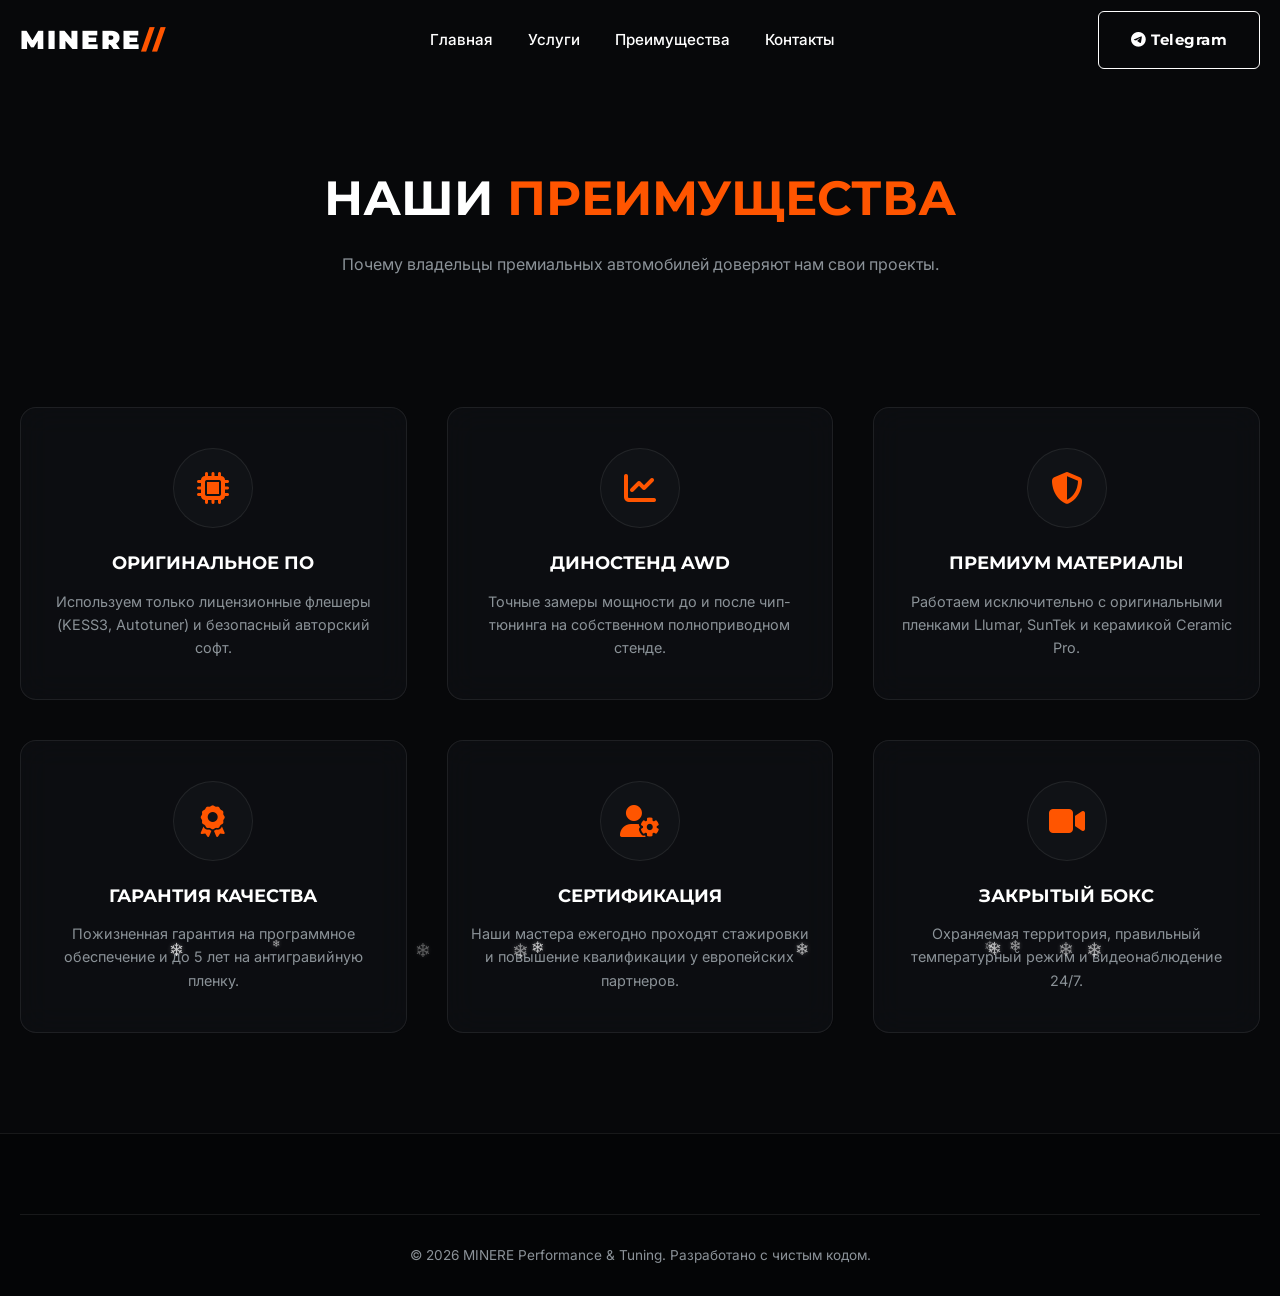
==== advantages.html @ 82150773 "Add files via upload" ====
<!DOCTYPE html>
<html lang="ru">
<head>
    <meta charset="UTF-8">
    <meta name="viewport" content="width=device-width, initial-scale=1.0">
    <title>Преимущества | MINERE</title>
    <link rel="preconnect" href="https://fonts.googleapis.com">
    <link rel="preconnect" href="https://fonts.gstatic.com" crossorigin>
    <link href="https://fonts.googleapis.com/css2?family=Inter:wght@300;400;500;600&family=Montserrat:wght@700;800;900&display=swap" rel="stylesheet">
    <link rel="stylesheet" href="https://cdnjs.cloudflare.com/ajax/libs/font-awesome/6.4.0/css/all.min.css">
    <link rel="stylesheet" href="style.css">
</head>
<body>
    <header id="header" class="scrolled">
        <div class="container nav-container">
            <a href="osnova.html" class="logo">MINERE<span>//</span></a>
            <nav>
                <ul class="nav-links" id="nav-links">
                    <li><a href="osnova.html">Главная</a></li>
                    <li><a href="services.html">Услуги</a></li>
                    <li><a href="advantages.html">Преимущества</a></li>
                    <li><a href="contacts.html">Контакты</a></li>
                </ul>
            </nav>
            <div class="header-actions">
                <a href="booking.html" class="btn btn-outline"><i class="fa-brands fa-telegram"></i> &nbsp;Telegram</a>
                <i class="fa-solid fa-bars burger-menu" id="burger-menu"></i>
            </div>
        </div>
    </header>

    <main>
        <section class="inner-page-header reveal">
            <div class="container">
                <h1>Наши <span>Преимущества</span></h1>
                <p style="color: var(--text-muted); max-width: 600px; margin: 0 auto;">Почему владельцы премиальных автомобилей доверяют нам свои проекты.</p>
            </div>
        </section>

        <section class="section-padding">
            <div class="container">
                <div class="advantages-grid" style="grid-template-columns: repeat(auto-fit, minmax(300px, 1fr)); gap: 40px;">
                    <div class="adv-card glass reveal">
                        <div class="adv-icon-wrap"><i class="fa-solid fa-microchip"></i></div>
                        <h4>Оригинальное ПО</h4>
                        <p>Используем только лицензионные флешеры (KESS3, Autotuner) и безопасный авторский софт.</p>
                    </div>
                    <div class="adv-card glass reveal" style="transition-delay: 0.1s;">
                        <div class="adv-icon-wrap"><i class="fa-solid fa-chart-line"></i></div>
                        <h4>Диностенд AWD</h4>
                        <p>Точные замеры мощности до и после чип-тюнинга на собственном полноприводном стенде.</p>
                    </div>
                    <div class="adv-card glass reveal" style="transition-delay: 0.2s;">
                        <div class="adv-icon-wrap"><i class="fa-solid fa-shield-halved"></i></div>
                        <h4>Премиум материалы</h4>
                        <p>Работаем исключительно с оригинальными пленками Llumar, SunTek и керамикой Ceramic Pro.</p>
                    </div>
                    <div class="adv-card glass reveal" style="transition-delay: 0.3s;">
                        <div class="adv-icon-wrap"><i class="fa-solid fa-award"></i></div>
                        <h4>Гарантия Качества</h4>
                        <p>Пожизненная гарантия на программное обеспечение и до 5 лет на антигравийную пленку.</p>
                    </div>
                    <div class="adv-card glass reveal" style="transition-delay: 0.4s;">
                        <div class="adv-icon-wrap"><i class="fa-solid fa-user-gear"></i></div>
                        <h4>Сертификация</h4>
                        <p>Наши мастера ежегодно проходят стажировки и повышение квалификации у европейских партнеров.</p>
                    </div>
                    <div class="adv-card glass reveal" style="transition-delay: 0.5s;">
                        <div class="adv-icon-wrap"><i class="fa-solid fa-video"></i></div>
                        <h4>Закрытый Бокс</h4>
                        <p>Охраняемая территория, правильный температурный режим и видеонаблюдение 24/7.</p>
                    </div>
                </div>
            </div>
        </section>
    </main>

    <footer id="footer">
        <div class="container">
            <div class="footer-bottom">
                <p>&copy; 2026 MINERE Performance & Tuning. Разработано с чистым кодом.</p>
            </div>
        </div>
    </footer>
    <script src="script.js"></script>
</body>
</html>
---- style.css ----
/* =========================================
   1. ПЕРЕМЕННЫЕ И БАЗА
   ========================================= */
:root {
    --bg-main: #07080a;
    --bg-card: rgba(15, 17, 21, 0.7);
    --bg-solid: #101216;
    --accent: #ff5500;
    --accent-glow: rgba(255, 85, 0, 0.5);
    --text-light: #ffffff;
    --text-muted: #8b9298;
    --border-glass: rgba(255, 255, 255, 0.08);
    --transition: all 0.3s cubic-bezier(0.25, 0.8, 0.25, 1);
    --radius: 16px;
}

* { margin: 0; padding: 0; box-sizing: border-box; }
html { scroll-behavior: smooth; overflow-x: hidden; }
body {
    font-family: 'Inter', sans-serif;
    background-color: var(--bg-main);
    color: var(--text-light);
    line-height: 1.6;
    overflow-x: hidden;
    position: relative;
}
h1, h2, h3, h4 { font-family: 'Montserrat', sans-serif; text-transform: uppercase; }
a { text-decoration: none; color: inherit; }
ul { list-style: none; }

.container { width: 100%; max-width: 1280px; margin: 0 auto; padding: 0 20px; }
.section-padding { padding: 100px 0; }
.section-title { text-align: center; font-size: 2.5rem; margin-bottom: 50px; font-weight: 800; letter-spacing: 1px; }
.section-title span { color: var(--accent); }
.glass { background: var(--bg-card); backdrop-filter: blur(16px); -webkit-backdrop-filter: blur(16px); border: 1px solid var(--border-glass); border-radius: var(--radius); }

/* =========================================
   2. КНОПКИ
   ========================================= */
.btn {
    display: inline-flex; align-items: center; justify-content: center; padding: 16px 32px;
    font-family: 'Montserrat', sans-serif; font-weight: 700; font-size: 0.95rem;
    border-radius: 6px; cursor: pointer; transition: var(--transition); border: none; letter-spacing: 0.5px; position: relative; z-index: 10;
}
.btn-primary { background-color: var(--accent); color: #fff; box-shadow: 0 4px 20px var(--accent-glow); }
.btn-primary:hover:not(:disabled) { transform: translateY(-2px); box-shadow: 0 8px 25px var(--accent-glow); background-color: #ff6a22; }
.btn-primary:disabled { background: #444; color: #888; cursor: not-allowed; box-shadow: none; transform: none; }
.btn-outline { background: transparent; border: 1px solid var(--text-light); color: var(--text-light); }
.btn-outline:hover { background: rgba(255, 255, 255, 0.1); transform: translateY(-2px); }

/* =========================================
   3. АНИМАЦИИ И СНЕГ
   ========================================= */
.reveal { opacity: 0; transform: translateY(40px); transition: all 0.8s ease-out; }
.reveal.active { opacity: 1; transform: translateY(0); }
.snowflake {
    position: fixed; top: -10px; color: #ffffff; user-select: none; z-index: 9999;
    pointer-events: none; animation: fall linear forwards; text-shadow: 0 0 5px rgba(255, 255, 255, 0.4);
}
@keyframes fall { to { transform: translateY(105vh) rotate(360deg); } }

/* =========================================
   4. ШАПКА
   ========================================= */
header { position: fixed; top: 0; left: 0; width: 100%; z-index: 1000; transition: var(--transition); border-bottom: 1px solid transparent; }
header.scrolled { background: rgba(7, 8, 10, 0.95); backdrop-filter: blur(12px); border-bottom: 1px solid var(--border-glass); padding: 5px 0; }
.nav-container { display: flex; justify-content: space-between; align-items: center; height: 80px; transition: height 0.3s ease; }
header.scrolled .nav-container { height: 65px; }
.logo { font-family: 'Montserrat', sans-serif; font-size: 1.6rem; font-weight: 900; letter-spacing: 2px; }
.logo span { color: var(--accent); }
.nav-links { display: flex; gap: 35px; }
.nav-links a { font-size: 0.95rem; font-weight: 500; transition: color 0.3s ease; }
.nav-links a:hover { color: var(--accent); }
.header-actions { display: flex; align-items: center; gap: 20px; }
.burger-menu { display: none; font-size: 1.6rem; cursor: pointer; color: var(--text-light); }

/* =========================================
   5. ГЛАВНЫЙ ЭКРАН
   ========================================= */
.hero { position: relative; height: 100vh; min-height: 750px; display: flex; align-items: center; background: url('https://images.unsplash.com/photo-1503376780353-7e6692767b70?auto=format&fit=crop&w=1920&q=80') center/cover no-repeat; }
.hero::before { content: ''; position: absolute; top: 0; left: 0; width: 100%; height: 100%; background: linear-gradient(90deg, rgba(7,8,10,0.95) 0%, rgba(7,8,10,0.7) 50%, rgba(7,8,10,0.35) 100%); }
.hero-content { position: relative; z-index: 2; max-width: 800px; }
.hero-subtitle { color: var(--accent); font-weight: 600; letter-spacing: 2px; text-transform: uppercase; margin-bottom: 15px; display: block; }
.hero h1 { font-size: 4rem; line-height: 1.1; margin-bottom: 25px; }
.hero p { font-size: 1.2rem; color: var(--text-muted); margin-bottom: 45px; max-width: 600px; }
.hero-buttons { display: flex; gap: 20px; margin-bottom: 60px; }
.hero-stats { display: flex; gap: 45px; border-top: 1px solid var(--border-glass); padding-top: 35px; }
.stat-item h4 { font-size: 2rem; color: var(--text-light); margin-bottom: 5px; }
.stat-item p { font-size: 0.85rem; color: var(--text-muted); }

/* =========================================
   6. УСЛУГИ
   ========================================= */
.services-grid { display: grid; grid-template-columns: repeat(auto-fit, minmax(320px, 1fr)); gap: 30px; }
.service-card { padding: 45px 35px; transition: var(--transition); border-top: 3px solid transparent; }
.service-card:hover { transform: translateY(-10px); border-top-color: var(--accent); background: rgba(30, 34, 43, 0.85); }
.service-icon { font-size: 2.8rem; color: var(--accent); margin-bottom: 20px; display: inline-block; }
.service-card h3 { font-size: 1.4rem; margin-bottom: 15px; }
.service-card p { color: var(--text-muted); font-size: 0.95rem; }
.price-list { margin-bottom: 20px; color: var(--text-muted); font-size: 0.95rem; line-height: 1.8; }
.price-list span { color: var(--text-light); font-weight: 600; }
.service-link { color: var(--accent); font-weight: 600; transition: var(--transition); }
.service-link:hover { color: #ff6a22; }

/* =========================================
   7. ПРЕИМУЩЕСТВА
   ========================================= */
.advantages-grid { display: grid; grid-template-columns: repeat(4, 1fr); gap: 20px; }
.adv-card { text-align: center; padding: 40px 20px; }
.adv-icon-wrap { width: 80px; height: 80px; background: var(--bg-solid); border: 1px solid var(--border-glass); border-radius: 50%; display: flex; align-items: center; justify-content: center; margin: 0 auto 20px; font-size: 2rem; color: var(--accent); transition: var(--transition); }
.adv-card:hover .adv-icon-wrap { background: var(--accent); color: #fff; transform: scale(1.1); }
.adv-card h4 { font-size: 1.15rem; margin-bottom: 12px; }
.adv-card p { font-size: 0.9rem; color: var(--text-muted); }

/* =========================================
   8. ФОРМА ЗАЯВКИ С ЧИПАМИ УСЛУГ
   ========================================= */
.form-section { position: relative; border-top: 1px solid var(--border-glass); }
.form-wrapper { position: relative; z-index: 2; max-width: 800px; margin: 0 auto; padding: 50px; }
.form-grid { display: grid; grid-template-columns: 1fr 1fr; gap: 20px; margin-bottom: 25px; }
.form-group { display: flex; flex-direction: column; gap: 8px; }
.form-group.full { grid-column: 1 / -1; }
.form-group label { font-size: 0.9rem; color: var(--text-muted); font-weight: 500; }

.form-control {
    background: rgba(0, 0, 0, 0.4); border: 1px solid var(--border-glass); padding: 16px;
    border-radius: 8px; color: var(--text-light); font-family: inherit; font-size: 1rem; transition: var(--transition);
}
.form-control:focus { outline: none; border-color: var(--accent); box-shadow: 0 0 12px rgba(255, 85, 0, 0.2); }

/* Чипы выбора услуг */
.chips-wrapper { display: flex; flex-wrap: wrap; gap: 10px; margin-top: 5px; }
.chip-label { cursor: pointer; }
.chip-label input { display: none; }
.chip-text {
    display: inline-block; padding: 10px 18px; background: rgba(0, 0, 0, 0.4);
    border: 1px solid var(--border-glass); border-radius: 30px; font-size: 0.9rem;
    color: var(--text-muted); transition: var(--transition); user-select: none;
}
.chip-label input:checked + .chip-text {
    background: var(--accent); border-color: var(--accent); color: #fff;
    box-shadow: 0 4px 15px rgba(255, 85, 0, 0.3);
}

.btn-submit { width: 100%; margin-top: 15px; font-size: 1.05rem; }

/* Уведомления */
.form-success, .form-error { display: none; padding: 15px; border-radius: 8px; text-align: center; margin-top: 20px; font-weight: 600; }
.form-success { background: rgba(46, 213, 115, 0.1); border: 1px solid #2ed573; color: #2ed573; }
.form-error { background: rgba(255, 71, 87, 0.1); border: 1px solid #ff4757; color: #ff4757; }

/* =========================================
   9. ПОДВАЛ (FOOTER)
   ========================================= */
footer { background: #040506; padding: 80px 0 30px; border-top: 1px solid var(--border-glass); }
.footer-grid { display: grid; grid-template-columns: 2fr 1fr 1fr 1fr; gap: 40px; margin-bottom: 50px; }
.footer-col p { color: var(--text-muted); margin-top: 15px; font-size: 0.9rem; }
.footer-col h4 { margin-bottom: 20px; font-size: 1.15rem; }
.footer-links li { margin-bottom: 12px; }
.footer-links a { color: var(--text-muted); transition: color 0.3s; font-size: 0.9rem; }
.footer-links a:hover { color: var(--accent); }
.social-links { display: flex; gap: 15px; margin-top: 20px; }
.social-links a { width: 40px; height: 40px; border-radius: 50%; background: var(--bg-solid); border: 1px solid var(--border-glass); display: flex; align-items: center; justify-content: center; color: var(--text-light); transition: var(--transition); }
.social-links a:hover { background: var(--accent); transform: translateY(-3px); }
.footer-bottom { text-align: center; padding-top: 30px; border-top: 1px solid var(--border-glass); color: var(--text-muted); font-size: 0.85rem; }

/* =========================================
   10. МОБИЛЬНАЯ АДАПТАЦИЯ
   ========================================= */
@media (max-width: 1024px) {
    .hero h1 { font-size: 3.2rem; }
    .advantages-grid { grid-template-columns: repeat(2, 1fr); }
    .footer-grid { grid-template-columns: 1fr 1fr; }
}
@media (max-width: 768px) {
    .nav-links, .header-actions .btn { display: none; }
    .burger-menu { display: block; }
    .hero h1 { font-size: 2.3rem; }
    .hero-buttons { flex-direction: column; }
    .hero-stats { flex-direction: column; gap: 20px; border: none; }
    .form-grid { grid-template-columns: 1fr; }
    .form-wrapper { padding: 30px 20px; }
    .footer-grid { grid-template-columns: 1fr; text-align: center; }
    .social-links { justify-content: center; }
}
/* =========================================
   11. СТИЛИ ДЛЯ ВНУТРЕННИХ СТРАНИЦ
   ========================================= */
.inner-page-header {
    padding: 160px 0 30px;
    text-align: center;
}
.inner-page-header h1 {
    font-size: 3rem;
    margin-bottom: 15px;
}
.inner-page-header span {
    color: var(--accent);
}
@media (max-width: 768px) {
    .inner-page-header { padding: 120px 0 20px; }
    .inner-page-header h1 { font-size: 2.2rem; }
}
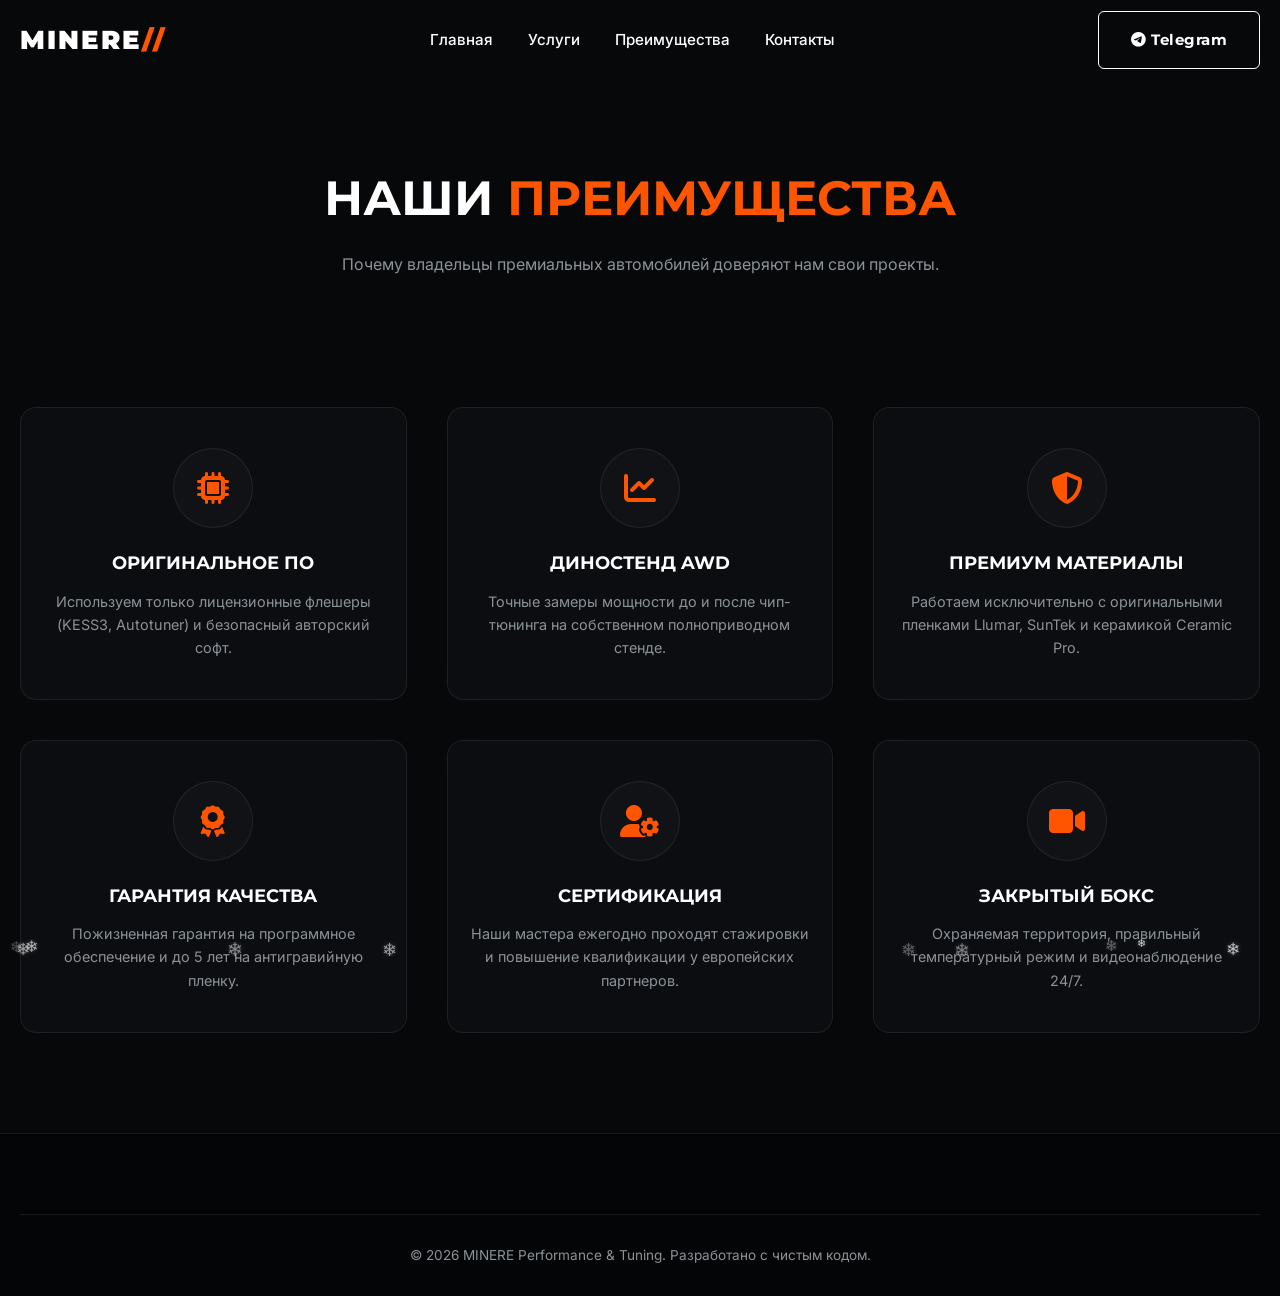
==== commit 53f2d338: "Add files via upload" ====
--- a/advantages.html
+++ b/advantages.html
@@ -16,7 +16,7 @@
             <a href="osnova.html" class="logo">MINERE<span>//</span></a>
             <nav>
                 <ul class="nav-links" id="nav-links">
-                    <li><a href="osnova.html">Главная</a></li>
+                    <li><a href="index.html">Главная</a></li>
                     <li><a href="services.html">Услуги</a></li>
                     <li><a href="advantages.html">Преимущества</a></li>
                     <li><a href="contacts.html">Контакты</a></li>
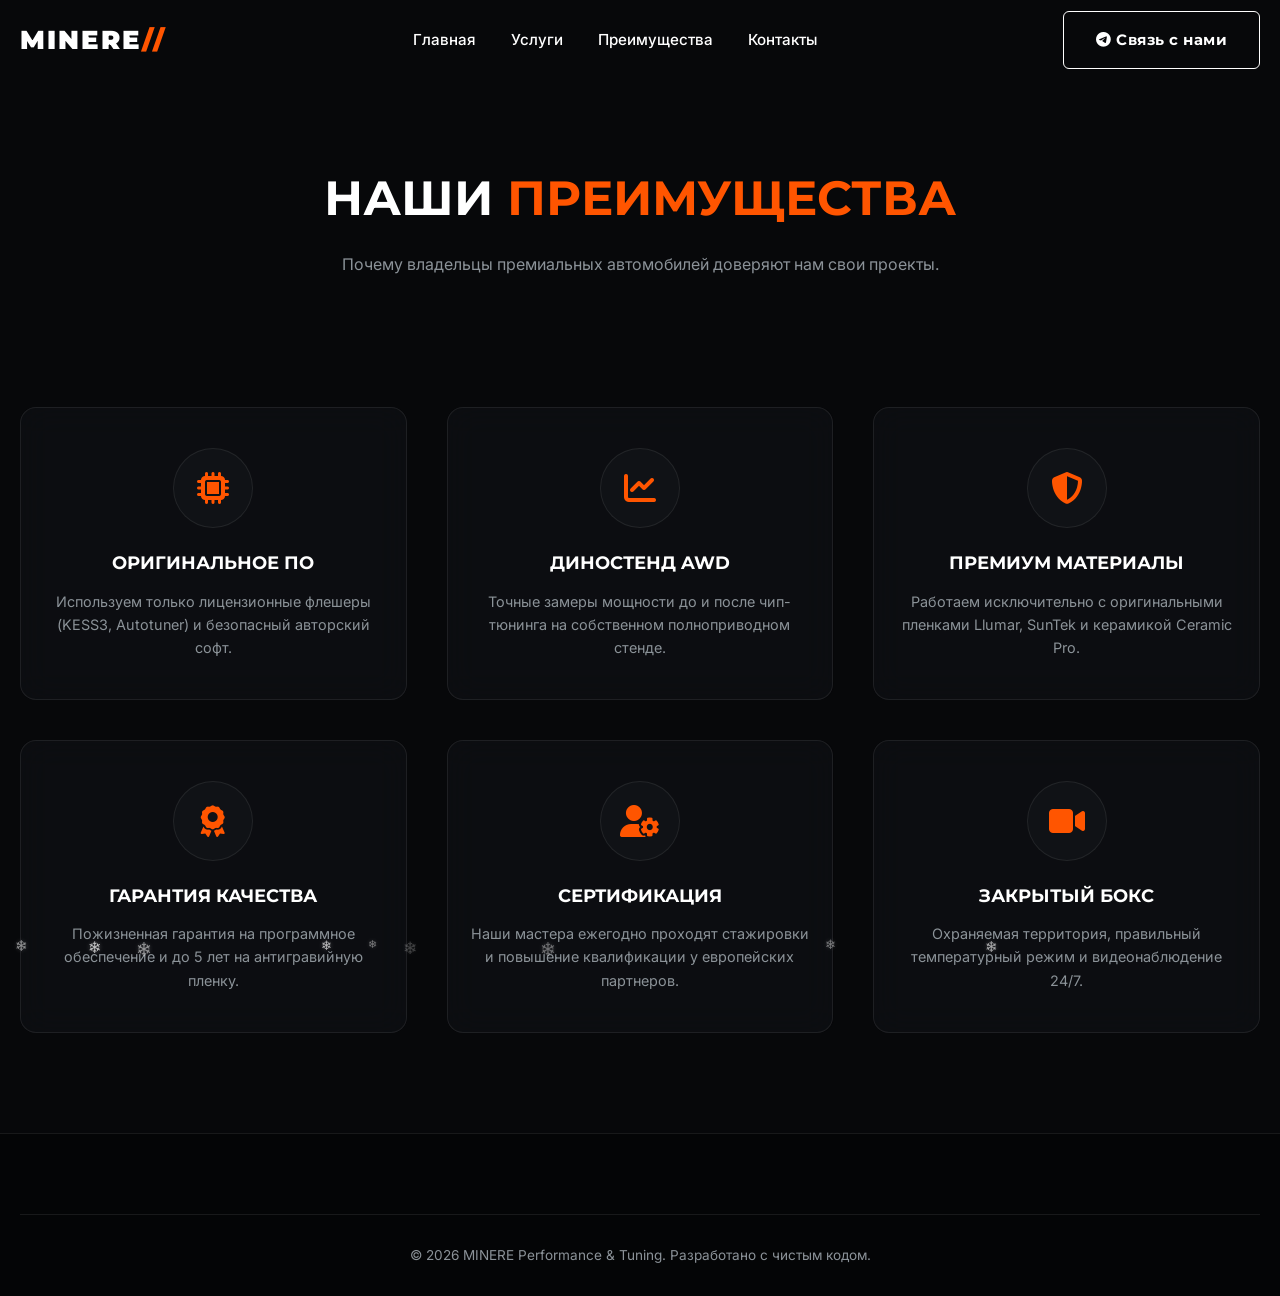
==== commit cb8501d9: "Add files via upload" ====
--- a/advantages.html
+++ b/advantages.html
@@ -13,7 +13,7 @@
 <body>
     <header id="header" class="scrolled">
         <div class="container nav-container">
-            <a href="osnova.html" class="logo">MINERE<span>//</span></a>
+            <a href="index.html" class="logo">MINERE<span>//</span></a>
             <nav>
                 <ul class="nav-links" id="nav-links">
                     <li><a href="index.html">Главная</a></li>
@@ -23,7 +23,7 @@
                 </ul>
             </nav>
             <div class="header-actions">
-                <a href="booking.html" class="btn btn-outline"><i class="fa-brands fa-telegram"></i> &nbsp;Telegram</a>
+                <a href="booking.html" class="btn btn-outline"><i class="fa-brands fa-telegram"></i> &nbsp;Связь с нами</a>
                 <i class="fa-solid fa-bars burger-menu" id="burger-menu"></i>
             </div>
         </div>
--- a/style.css
+++ b/style.css
@@ -165,22 +165,106 @@
 .footer-bottom { text-align: center; padding-top: 30px; border-top: 1px solid var(--border-glass); color: var(--text-muted); font-size: 0.85rem; }
 
 /* =========================================
-   10. МОБИЛЬНАЯ АДАПТАЦИЯ
-   ========================================= */
+   10. МОБИЛЬНАЯ АДАПТАЦИЯ (ПОЛНЫЙ ФИКС)
+   ========================================= */
+
 @media (max-width: 1024px) {
-    .hero h1 { font-size: 3.2rem; }
+    .hero h1 { font-size: 3rem; }
     .advantages-grid { grid-template-columns: repeat(2, 1fr); }
     .footer-grid { grid-template-columns: 1fr 1fr; }
 }
+
 @media (max-width: 768px) {
-    .nav-links, .header-actions .btn { display: none; }
-    .burger-menu { display: block; }
-    .hero h1 { font-size: 2.3rem; }
-    .hero-buttons { flex-direction: column; }
-    .hero-stats { flex-direction: column; gap: 20px; border: none; }
+    /* 1. Отступ и размеры первого экрана */
+    .hero {
+        height: auto;
+        min-height: 100vh;
+        padding-top: 110px; /* Отодвигаем контент из-под шапки */
+        padding-bottom: 60px;
+        align-items: flex-start;
+    }
+
+    .hero-subtitle {
+        font-size: 0.8rem;
+        margin-bottom: 10px;
+    }
+
+    .hero h1 {
+        font-size: 2rem; /* Оптимальный размер под экран телефона */
+        line-height: 1.2;
+        margin-bottom: 15px;
+    }
+
+    .hero p {
+        font-size: 0.95rem;
+        margin-bottom: 30px;
+    }
+
+    .hero-buttons {
+        flex-direction: column;
+        gap: 12px;
+        margin-bottom: 40px;
+    }
+
+    .hero-buttons .btn {
+        width: 100%; /* Кнопки во всю ширину экрана для удобного тапа */
+        padding: 14px;
+    }
+
+    .hero-stats {
+        flex-direction: column;
+        gap: 15px;
+        border-top: 1px solid var(--border-glass);
+        padding-top: 25px;
+    }
+
+    .stat-item h4 { font-size: 1.6rem; }
+
+    /* 2. Рабочее мобильное выпадающее меню */
+    .header-actions .btn { display: none; }
+    .burger-menu { 
+        display: block; 
+        z-index: 1001; 
+        font-size: 1.5rem;
+    }
+
+    .nav-links {
+        display: flex;
+        flex-direction: column;
+        justify-content: center;
+        align-items: center;
+        gap: 25px;
+        position: fixed;
+        top: 0;
+        left: 0;
+        width: 100%;
+        height: 100vh;
+        background: rgba(7, 8, 10, 0.98);
+        backdrop-filter: blur(20px);
+        -webkit-backdrop-filter: blur(20px);
+        transform: translateY(-100%); /* Прячем вверх */
+        transition: transform 0.4s cubic-bezier(0.25, 0.8, 0.25, 1);
+        z-index: 999;
+    }
+
+    .nav-links.active {
+        transform: translateY(0); /* Плавно выезжает на весь экран при клике */
+    }
+
+    .nav-links a {
+        font-size: 1.3rem;
+        font-weight: 700;
+        font-family: 'Montserrat', sans-serif;
+    }
+
+    /* 3. Сетка и формы */
+    .section-padding { padding: 60px 0; }
+    .section-title { font-size: 1.8rem; margin-bottom: 30px; }
     .form-grid { grid-template-columns: 1fr; }
-    .form-wrapper { padding: 30px 20px; }
-    .footer-grid { grid-template-columns: 1fr; text-align: center; }
+    .form-wrapper { padding: 25px 15px; }
+    .chips-wrapper { justify-content: flex-start; }
+    .chip-text { font-size: 0.8rem; padding: 8px 14px; }
+    .footer-grid { grid-template-columns: 1fr; text-align: center; gap: 30px; }
     .social-links { justify-content: center; }
 }
 /* =========================================
